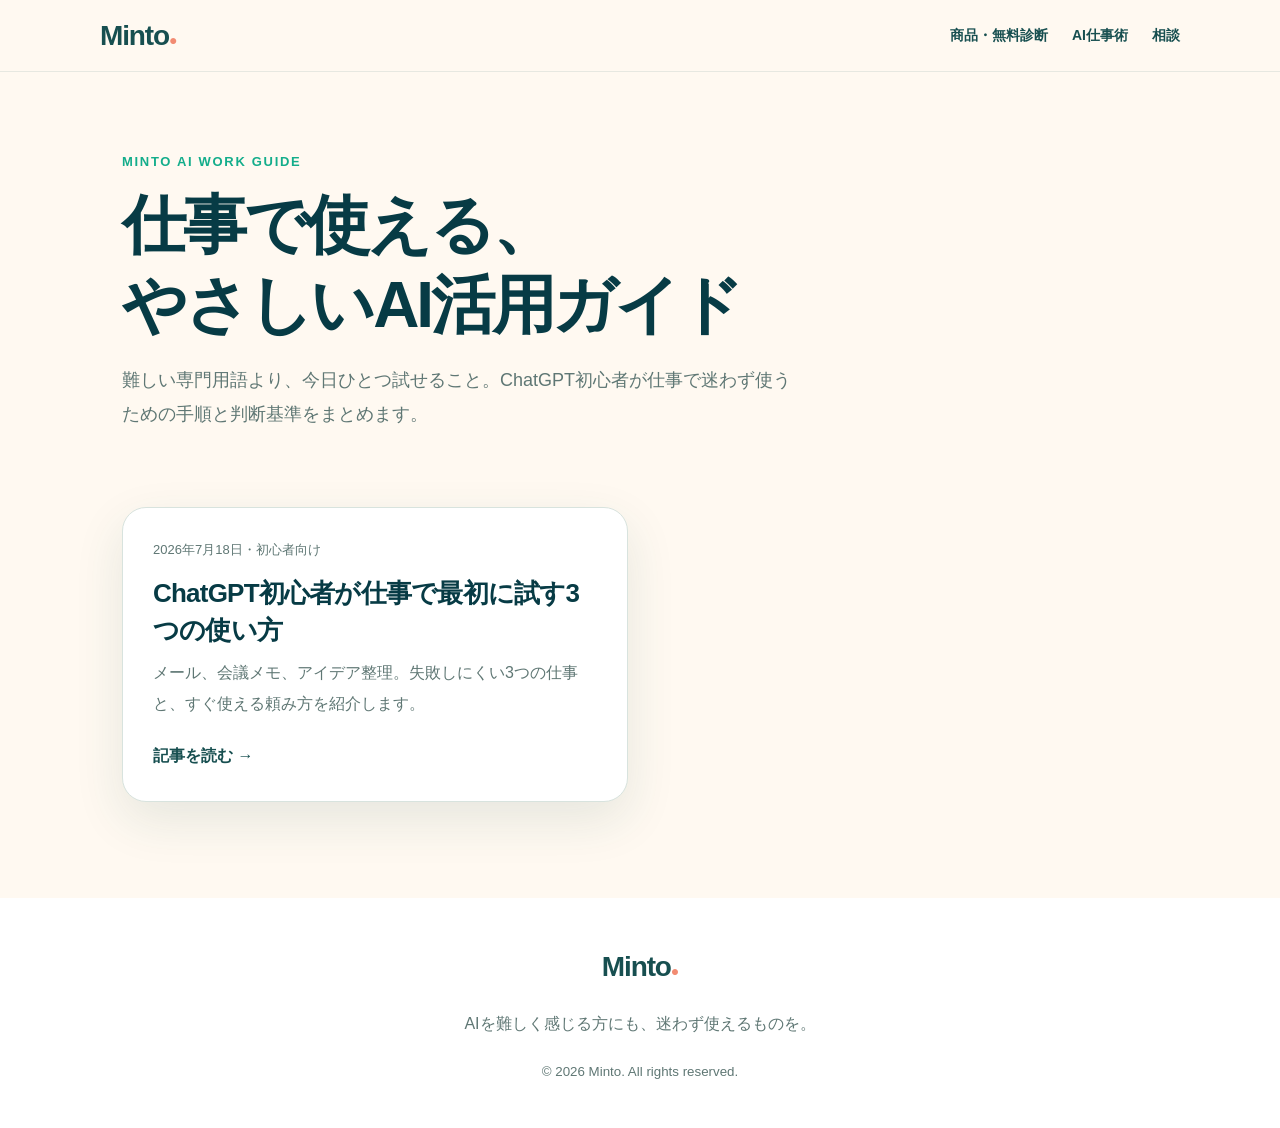
==== blog/index.html @ 5c52ef1f "Add Minto owned blog foundation" ====
<!doctype html>
<html lang="ja"><head>
<meta charset="utf-8"><meta name="viewport" content="width=device-width,initial-scale=1">
<title>仕事で使えるやさしいAI活用ガイド｜Minto</title>
<meta name="description" content="ChatGPT初心者が仕事で迷わず使える、メール・会議・企画・業務マニュアルの実践ガイド。Mintoが分かりやすく解説します。">
<meta name="robots" content="index,follow,max-image-preview:large,max-snippet:-1"><link rel="canonical" href="https://www-minto.com/blog/">
<meta property="og:type" content="website"><meta property="og:title" content="仕事で使えるやさしいAI活用ガイド｜Minto"><meta property="og:url" content="https://www-minto.com/blog/">
<link rel="stylesheet" href="blog.css"><script async src="https://www.googletagmanager.com/gtag/js?id=G-5QDN8RSYEW"></script><script>window.dataLayer=window.dataLayer||[];function gtag(){dataLayer.push(arguments)}gtag('js',new Date());gtag('config','G-5QDN8RSYEW',{anonymize_ip:true});</script>
</head><body><a class="skip-link" href="#main">本文へ移動</a>
<header class="site-header"><a class="brand" href="/">Minto<span>●</span></a><nav><a href="/">商品・無料診断</a><a href="/blog/" aria-current="page">AI仕事術</a><a href="/#contact">相談</a></nav></header>
<main id="main"><section class="blog-hero"><p class="eyebrow">MINTO AI WORK GUIDE</p><h1>仕事で使える、<br>やさしいAI活用ガイド</h1><p>難しい専門用語より、今日ひとつ試せること。ChatGPT初心者が仕事で迷わず使うための手順と判断基準をまとめます。</p></section>
<section class="article-grid" aria-label="新着記事"><a class="article-card" href="chatgpt-first-3-uses.html"><span class="meta">2026年7月18日・初心者向け</span><h2>ChatGPT初心者が仕事で最初に試す3つの使い方</h2><p>メール、会議メモ、アイデア整理。失敗しにくい3つの仕事と、すぐ使える頼み方を紹介します。</p><strong>記事を読む →</strong></a></section></main>
<footer><a class="brand" href="/">Minto<span>●</span></a><p>AIを難しく感じる方にも、迷わず使えるものを。</p><small>© 2026 Minto. All rights reserved.</small></footer></body></html>
---- blog/blog.css ----
:root{--ivory:#fff9f1;--white:#fff;--mint:#e8f7ef;--green:#13ad8b;--teal:#174f50;--deep:#073b45;--peach:#f28b72;--line:#d8e3de;--text:#173d3d;--muted:#5f7774;--shadow:0 18px 50px rgba(30,78,73,.11)}
*{box-sizing:border-box}html{scroll-behavior:smooth}body{margin:0;background:var(--ivory);color:var(--text);font-family:-apple-system,BlinkMacSystemFont,"Hiragino Kaku Gothic ProN","Yu Gothic",Meiryo,sans-serif;line-height:1.9}a{color:var(--teal)}.skip-link{position:fixed;top:8px;left:8px;z-index:100;padding:8px 12px;background:var(--deep);color:#fff;transform:translateY(-150%)}.skip-link:focus{transform:none}.site-header{min-height:72px;padding:0 max(22px,calc((100vw - 1080px)/2));display:flex;align-items:center;justify-content:space-between;background:rgba(255,249,241,.95);backdrop-filter:blur(14px);position:sticky;top:0;z-index:10;border-bottom:1px solid rgba(23,79,80,.1)}.brand{font-size:28px;font-weight:900;color:var(--teal);text-decoration:none;letter-spacing:-.04em}.brand span{color:var(--peach);font-size:14px}.site-header nav{display:flex;gap:24px}.site-header nav a{font-size:14px;font-weight:800;text-decoration:none}.site-header nav a:hover{text-decoration:underline}.blog-hero{max-width:1080px;margin:auto;padding:78px 22px 58px}.eyebrow{margin:0 0 10px;color:var(--green);font-size:13px;font-weight:900;letter-spacing:.13em}.blog-hero h1,.article-head h1{margin:0;color:var(--deep);font-size:clamp(38px,6vw,64px);line-height:1.25;letter-spacing:-.05em}.blog-hero>p:last-child{max-width:680px;color:var(--muted);font-size:18px}.article-grid{max-width:1080px;margin:auto;padding:0 22px 96px;display:grid;grid-template-columns:repeat(2,1fr);gap:24px}.article-card{display:flex;flex-direction:column;padding:30px;background:#fff;border:1px solid var(--line);border-radius:24px;box-shadow:var(--shadow);text-decoration:none;transition:transform .2s}.article-card:hover{transform:translateY(-3px)}.article-card .meta,.article-meta{color:var(--muted);font-size:13px}.article-card h2{margin:12px 0 8px;color:var(--deep);font-size:26px;line-height:1.45;letter-spacing:-.03em}.article-card p{margin:0;color:var(--muted)}.article-card strong{margin-top:22px;color:var(--teal)}.article-head{max-width:900px;margin:auto;padding:70px 22px 36px}.article-head h1{font-size:clamp(34px,5vw,56px)}.article-head .lead{max-width:760px;color:var(--muted);font-size:19px}.article-layout{max-width:1080px;margin:auto;padding:0 22px 96px;display:grid;grid-template-columns:minmax(0,740px) 280px;gap:48px;align-items:start}.article-body{padding:38px 44px;background:#fff;border:1px solid var(--line);border-radius:24px;box-shadow:var(--shadow)}.article-body h2{margin:54px 0 14px;color:var(--deep);font-size:30px;line-height:1.45;letter-spacing:-.03em}.article-body h2:first-child{margin-top:0}.article-body h3{margin-top:34px;color:var(--teal);font-size:22px}.article-body pre{overflow:auto;padding:20px;background:#f1f8f4;border-left:4px solid var(--green);border-radius:10px;white-space:pre-wrap;font:inherit;font-size:15px;line-height:1.75}.point{margin:24px 0;padding:20px 22px;background:#fff4ed;border-radius:14px}.steps{padding-left:1.4em}.steps li{margin:12px 0}.side-card{position:sticky;top:96px;padding:24px;background:linear-gradient(145deg,#daf3e7,#fff1dc);border:1px solid var(--line);border-radius:20px}.side-card h2{margin:0 0 8px;color:var(--deep);font-size:22px;line-height:1.45}.side-card p{color:var(--muted);font-size:14px}.button{display:flex;align-items:center;justify-content:center;min-height:50px;padding:0 18px;background:var(--teal);color:#fff;border-radius:13px;font-weight:900;text-decoration:none;text-align:center}.related{margin-top:42px;padding-top:30px;border-top:1px solid var(--line)}.related a{font-weight:800}footer{padding:42px 22px;text-align:center;background:#fff;color:var(--muted)}footer a{font-weight:700}
@media(max-width:800px){.site-header nav a:first-child{display:none}.article-grid{grid-template-columns:1fr}.article-layout{grid-template-columns:1fr;gap:24px}.article-body{padding:28px 20px}.side-card{position:static}.blog-hero{padding-top:52px}.article-head{padding-top:48px}}
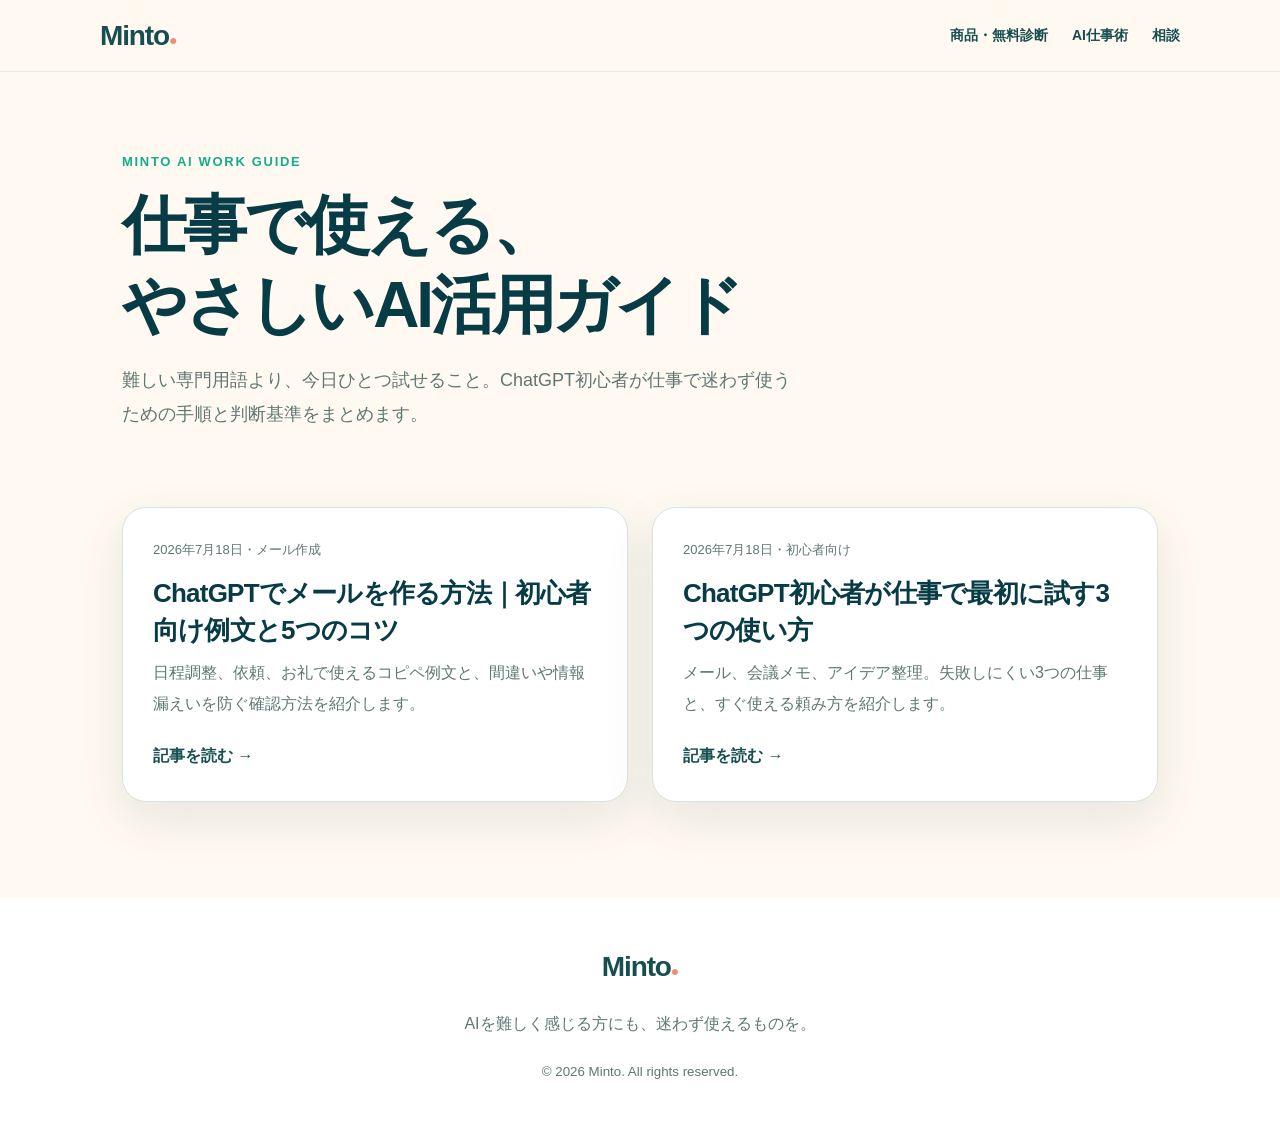
==== commit 967ab96a: "Link article 02 from blog index and sitemap" ====
--- a/blog/index.html
+++ b/blog/index.html
@@ -9,5 +9,8 @@
 </head><body><a class="skip-link" href="#main">本文へ移動</a>
 <header class="site-header"><a class="brand" href="/">Minto<span>●</span></a><nav><a href="/">商品・無料診断</a><a href="/blog/" aria-current="page">AI仕事術</a><a href="/#contact">相談</a></nav></header>
 <main id="main"><section class="blog-hero"><p class="eyebrow">MINTO AI WORK GUIDE</p><h1>仕事で使える、<br>やさしいAI活用ガイド</h1><p>難しい専門用語より、今日ひとつ試せること。ChatGPT初心者が仕事で迷わず使うための手順と判断基準をまとめます。</p></section>
-<section class="article-grid" aria-label="新着記事"><a class="article-card" href="chatgpt-first-3-uses.html"><span class="meta">2026年7月18日・初心者向け</span><h2>ChatGPT初心者が仕事で最初に試す3つの使い方</h2><p>メール、会議メモ、アイデア整理。失敗しにくい3つの仕事と、すぐ使える頼み方を紹介します。</p><strong>記事を読む →</strong></a></section></main>
+<section class="article-grid" aria-label="新着記事">
+<a class="article-card" href="chatgpt-email-writing.html"><span class="meta">2026年7月18日・メール作成</span><h2>ChatGPTでメールを作る方法｜初心者向け例文と5つのコツ</h2><p>日程調整、依頼、お礼で使えるコピペ例文と、間違いや情報漏えいを防ぐ確認方法を紹介します。</p><strong>記事を読む →</strong></a>
+<a class="article-card" href="chatgpt-first-3-uses.html"><span class="meta">2026年7月18日・初心者向け</span><h2>ChatGPT初心者が仕事で最初に試す3つの使い方</h2><p>メール、会議メモ、アイデア整理。失敗しにくい3つの仕事と、すぐ使える頼み方を紹介します。</p><strong>記事を読む →</strong></a>
+</section></main>
 <footer><a class="brand" href="/">Minto<span>●</span></a><p>AIを難しく感じる方にも、迷わず使えるものを。</p><small>© 2026 Minto. All rights reserved.</small></footer></body></html>
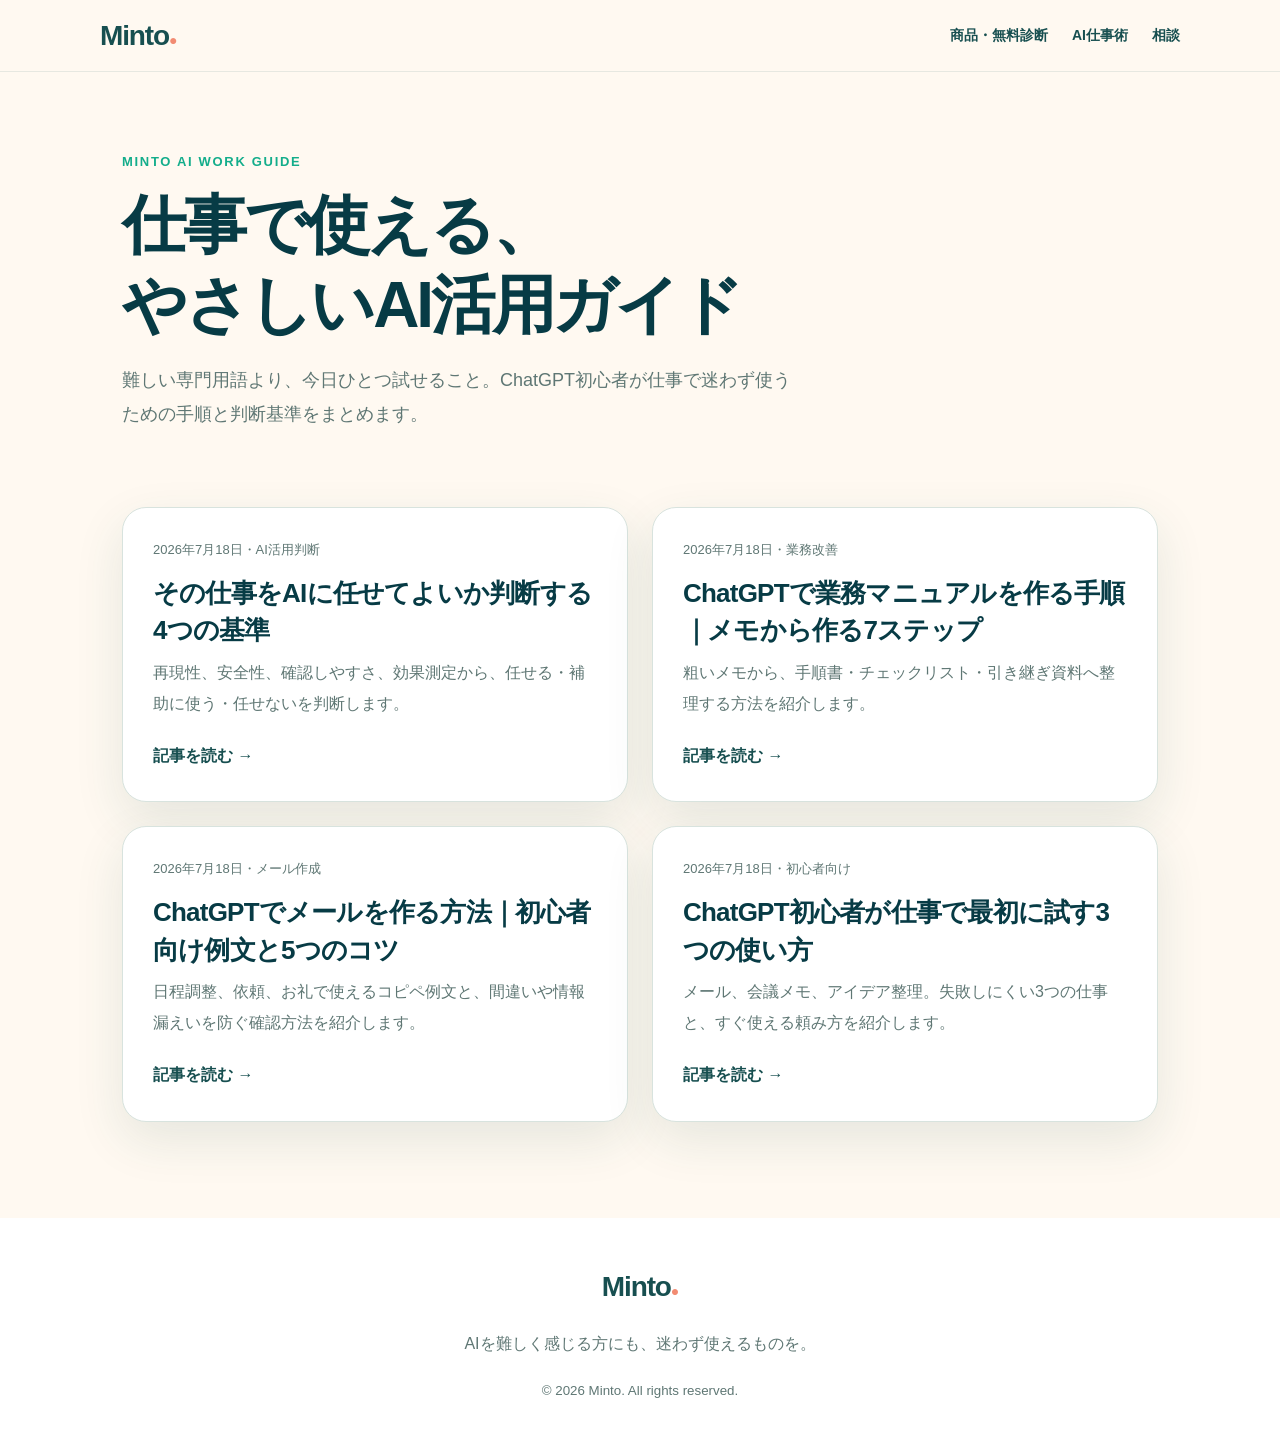
==== commit 5662516c: "Link month one guides from blog and sitemap" ====
--- a/blog/index.html
+++ b/blog/index.html
@@ -10,6 +10,8 @@
 <header class="site-header"><a class="brand" href="/">Minto<span>●</span></a><nav><a href="/">商品・無料診断</a><a href="/blog/" aria-current="page">AI仕事術</a><a href="/#contact">相談</a></nav></header>
 <main id="main"><section class="blog-hero"><p class="eyebrow">MINTO AI WORK GUIDE</p><h1>仕事で使える、<br>やさしいAI活用ガイド</h1><p>難しい専門用語より、今日ひとつ試せること。ChatGPT初心者が仕事で迷わず使うための手順と判断基準をまとめます。</p></section>
 <section class="article-grid" aria-label="新着記事">
+<a class="article-card" href="ai-delegation-criteria.html"><span class="meta">2026年7月18日・AI活用判断</span><h2>その仕事をAIに任せてよいか判断する4つの基準</h2><p>再現性、安全性、確認しやすさ、効果測定から、任せる・補助に使う・任せないを判断します。</p><strong>記事を読む →</strong></a>
+<a class="article-card" href="chatgpt-work-manual.html"><span class="meta">2026年7月18日・業務改善</span><h2>ChatGPTで業務マニュアルを作る手順｜メモから作る7ステップ</h2><p>粗いメモから、手順書・チェックリスト・引き継ぎ資料へ整理する方法を紹介します。</p><strong>記事を読む →</strong></a>
 <a class="article-card" href="chatgpt-email-writing.html"><span class="meta">2026年7月18日・メール作成</span><h2>ChatGPTでメールを作る方法｜初心者向け例文と5つのコツ</h2><p>日程調整、依頼、お礼で使えるコピペ例文と、間違いや情報漏えいを防ぐ確認方法を紹介します。</p><strong>記事を読む →</strong></a>
 <a class="article-card" href="chatgpt-first-3-uses.html"><span class="meta">2026年7月18日・初心者向け</span><h2>ChatGPT初心者が仕事で最初に試す3つの使い方</h2><p>メール、会議メモ、アイデア整理。失敗しにくい3つの仕事と、すぐ使える頼み方を紹介します。</p><strong>記事を読む →</strong></a>
 </section></main>
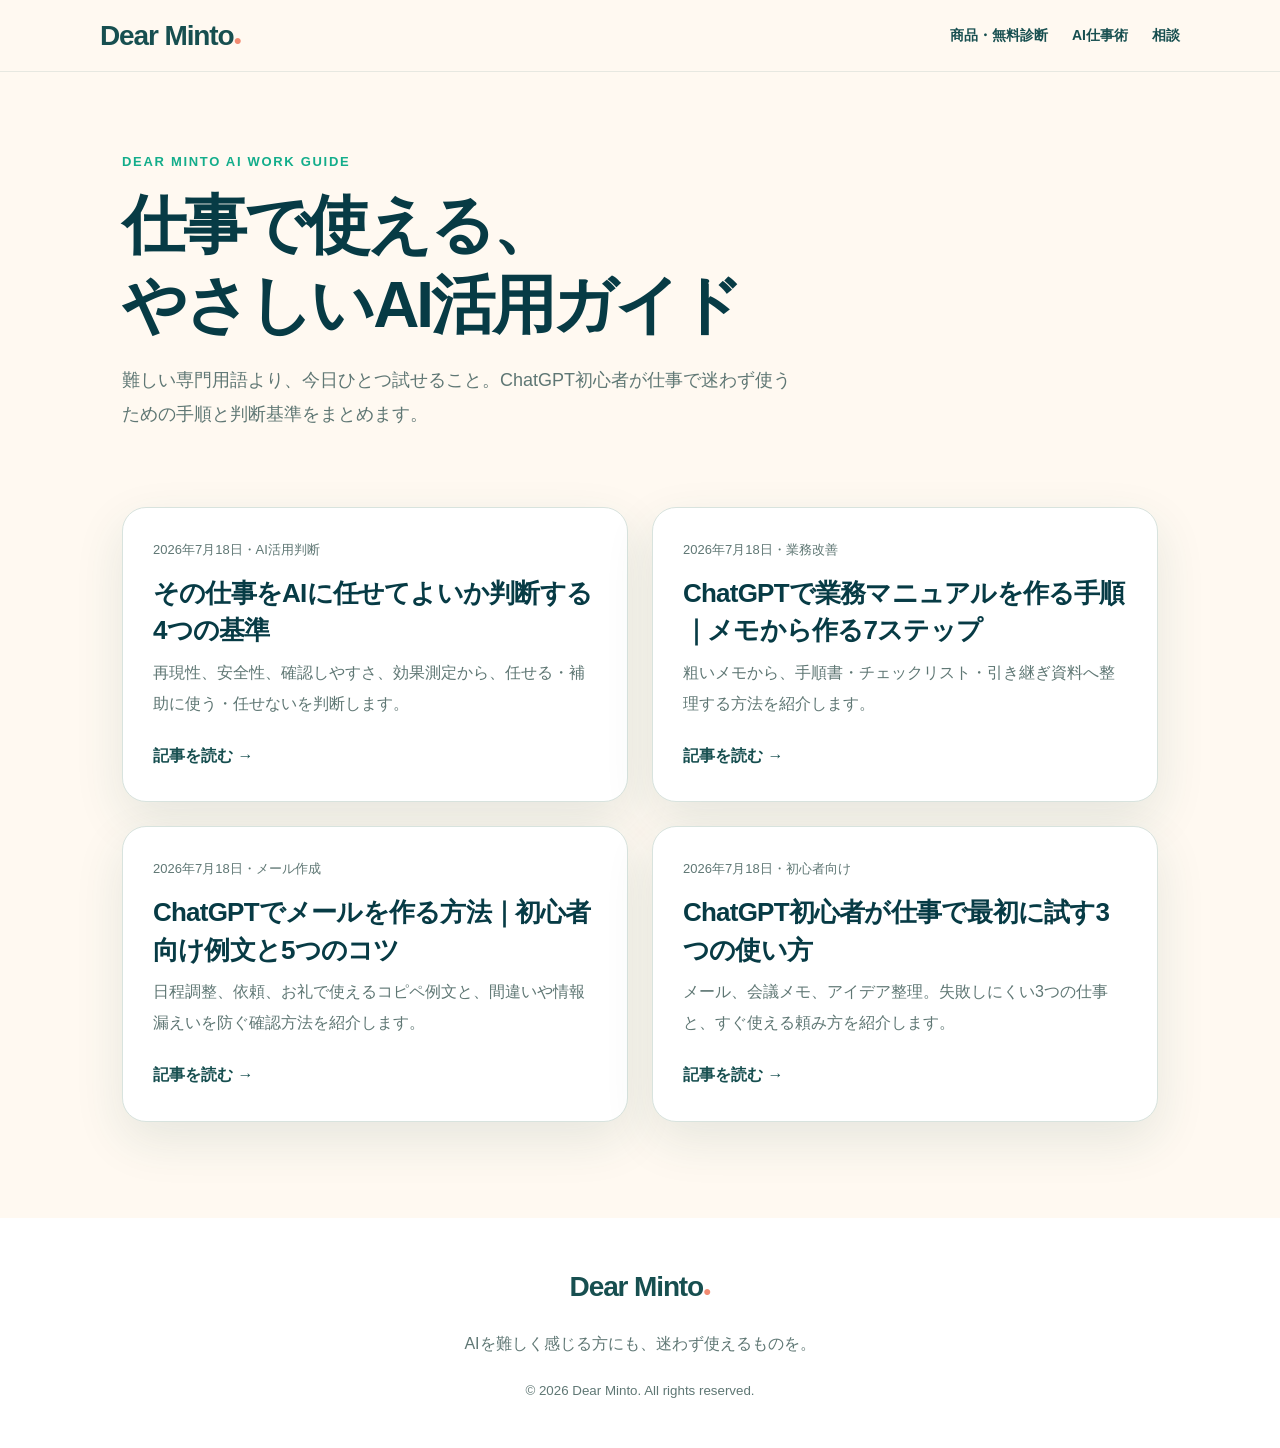
==== commit df8a991e: "Rebrand blog/index.html as Dear Minto" ====
--- a/blog/index.html
+++ b/blog/index.html
@@ -1,18 +1,18 @@
 <!doctype html>
 <html lang="ja"><head>
 <meta charset="utf-8"><meta name="viewport" content="width=device-width,initial-scale=1">
-<title>仕事で使えるやさしいAI活用ガイド｜Minto</title>
-<meta name="description" content="ChatGPT初心者が仕事で迷わず使える、メール・会議・企画・業務マニュアルの実践ガイド。Mintoが分かりやすく解説します。">
+<title>仕事で使えるやさしいAI活用ガイド｜Dear Minto</title>
+<meta name="description" content="ChatGPT初心者が仕事で迷わず使える、メール・会議・企画・業務マニュアルの実践ガイド。Dear Mintoが分かりやすく解説します。">
 <meta name="robots" content="index,follow,max-image-preview:large,max-snippet:-1"><link rel="canonical" href="https://www-minto.com/blog/">
-<meta property="og:type" content="website"><meta property="og:title" content="仕事で使えるやさしいAI活用ガイド｜Minto"><meta property="og:url" content="https://www-minto.com/blog/">
+<meta property="og:type" content="website"><meta property="og:title" content="仕事で使えるやさしいAI活用ガイド｜Dear Minto"><meta property="og:url" content="https://www-minto.com/blog/">
 <link rel="stylesheet" href="blog.css"><script async src="https://www.googletagmanager.com/gtag/js?id=G-5QDN8RSYEW"></script><script>window.dataLayer=window.dataLayer||[];function gtag(){dataLayer.push(arguments)}gtag('js',new Date());gtag('config','G-5QDN8RSYEW',{anonymize_ip:true});</script>
 </head><body><a class="skip-link" href="#main">本文へ移動</a>
-<header class="site-header"><a class="brand" href="/">Minto<span>●</span></a><nav><a href="/">商品・無料診断</a><a href="/blog/" aria-current="page">AI仕事術</a><a href="/#contact">相談</a></nav></header>
-<main id="main"><section class="blog-hero"><p class="eyebrow">MINTO AI WORK GUIDE</p><h1>仕事で使える、<br>やさしいAI活用ガイド</h1><p>難しい専門用語より、今日ひとつ試せること。ChatGPT初心者が仕事で迷わず使うための手順と判断基準をまとめます。</p></section>
+<header class="site-header"><a class="brand" href="/">Dear Minto<span>●</span></a><nav><a href="/">商品・無料診断</a><a href="/blog/" aria-current="page">AI仕事術</a><a href="/#contact">相談</a></nav></header>
+<main id="main"><section class="blog-hero"><p class="eyebrow">DEAR MINTO AI WORK GUIDE</p><h1>仕事で使える、<br>やさしいAI活用ガイド</h1><p>難しい専門用語より、今日ひとつ試せること。ChatGPT初心者が仕事で迷わず使うための手順と判断基準をまとめます。</p></section>
 <section class="article-grid" aria-label="新着記事">
 <a class="article-card" href="ai-delegation-criteria.html"><span class="meta">2026年7月18日・AI活用判断</span><h2>その仕事をAIに任せてよいか判断する4つの基準</h2><p>再現性、安全性、確認しやすさ、効果測定から、任せる・補助に使う・任せないを判断します。</p><strong>記事を読む →</strong></a>
 <a class="article-card" href="chatgpt-work-manual.html"><span class="meta">2026年7月18日・業務改善</span><h2>ChatGPTで業務マニュアルを作る手順｜メモから作る7ステップ</h2><p>粗いメモから、手順書・チェックリスト・引き継ぎ資料へ整理する方法を紹介します。</p><strong>記事を読む →</strong></a>
 <a class="article-card" href="chatgpt-email-writing.html"><span class="meta">2026年7月18日・メール作成</span><h2>ChatGPTでメールを作る方法｜初心者向け例文と5つのコツ</h2><p>日程調整、依頼、お礼で使えるコピペ例文と、間違いや情報漏えいを防ぐ確認方法を紹介します。</p><strong>記事を読む →</strong></a>
 <a class="article-card" href="chatgpt-first-3-uses.html"><span class="meta">2026年7月18日・初心者向け</span><h2>ChatGPT初心者が仕事で最初に試す3つの使い方</h2><p>メール、会議メモ、アイデア整理。失敗しにくい3つの仕事と、すぐ使える頼み方を紹介します。</p><strong>記事を読む →</strong></a>
 </section></main>
-<footer><a class="brand" href="/">Minto<span>●</span></a><p>AIを難しく感じる方にも、迷わず使えるものを。</p><small>© 2026 Minto. All rights reserved.</small></footer></body></html>
+<footer><a class="brand" href="/">Dear Minto<span>●</span></a><p>AIを難しく感じる方にも、迷わず使えるものを。</p><small>© 2026 Dear Minto. All rights reserved.</small></footer></body></html>
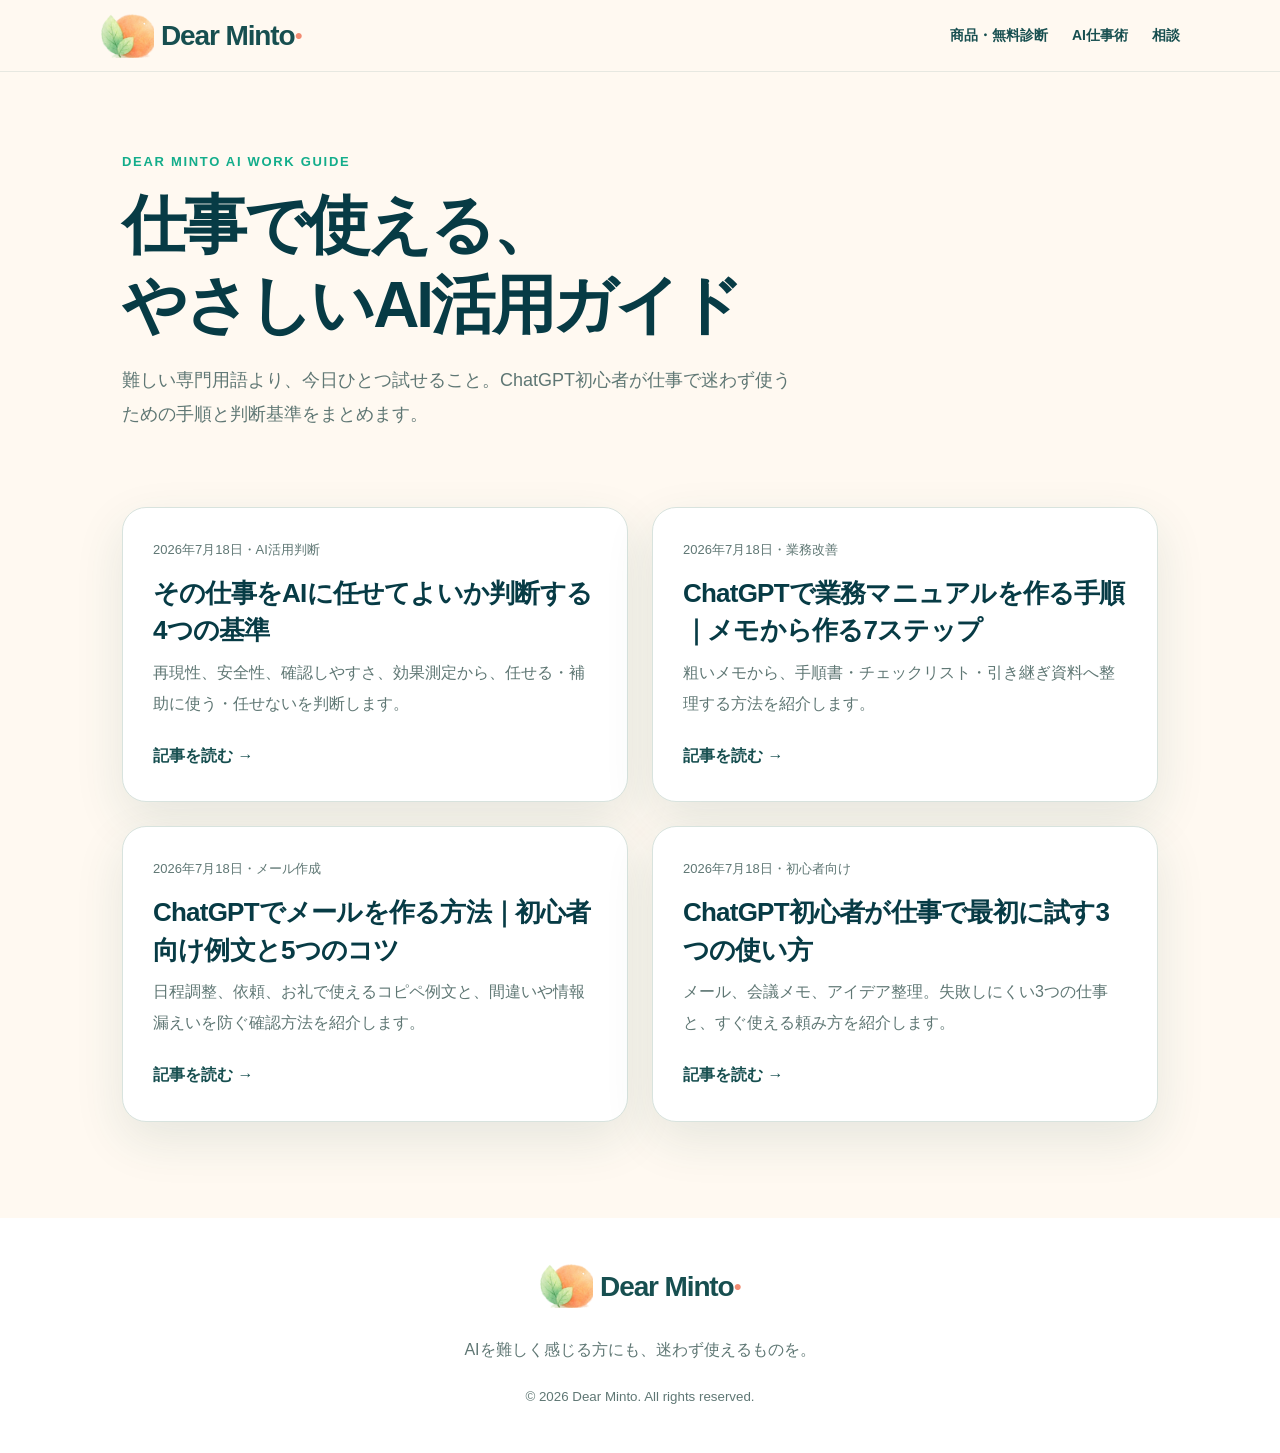
==== commit ce228f38: "Integrate Dear Minto logo in blog/index.html" ====
--- a/blog/index.html
+++ b/blog/index.html
@@ -4,7 +4,7 @@
 <title>仕事で使えるやさしいAI活用ガイド｜Dear Minto</title>
 <meta name="description" content="ChatGPT初心者が仕事で迷わず使える、メール・会議・企画・業務マニュアルの実践ガイド。Dear Mintoが分かりやすく解説します。">
 <meta name="robots" content="index,follow,max-image-preview:large,max-snippet:-1"><link rel="canonical" href="https://www-minto.com/blog/">
-<meta property="og:type" content="website"><meta property="og:title" content="仕事で使えるやさしいAI活用ガイド｜Dear Minto"><meta property="og:url" content="https://www-minto.com/blog/">
+<meta property="og:type" content="website"><meta property="og:title" content="仕事で使えるやさしいAI活用ガイド｜Dear Minto"><meta property="og:image" content="https://www-minto.com/assets/dear-minto-og.jpg"><meta property="og:image:alt" content="Dear Minto ロゴ"><meta property="og:url" content="https://www-minto.com/blog/">
 <link rel="stylesheet" href="blog.css"><script async src="https://www.googletagmanager.com/gtag/js?id=G-5QDN8RSYEW"></script><script>window.dataLayer=window.dataLayer||[];function gtag(){dataLayer.push(arguments)}gtag('js',new Date());gtag('config','G-5QDN8RSYEW',{anonymize_ip:true});</script>
 </head><body><a class="skip-link" href="#main">本文へ移動</a>
 <header class="site-header"><a class="brand" href="/">Dear Minto<span>●</span></a><nav><a href="/">商品・無料診断</a><a href="/blog/" aria-current="page">AI仕事術</a><a href="/#contact">相談</a></nav></header>
--- a/blog/blog.css
+++ b/blog/blog.css
@@ -1,3 +1,3 @@
 :root{--ivory:#fff9f1;--white:#fff;--mint:#e8f7ef;--green:#13ad8b;--teal:#174f50;--deep:#073b45;--peach:#f28b72;--line:#d8e3de;--text:#173d3d;--muted:#5f7774;--shadow:0 18px 50px rgba(30,78,73,.11)}
-*{box-sizing:border-box}html{scroll-behavior:smooth}body{margin:0;background:var(--ivory);color:var(--text);font-family:-apple-system,BlinkMacSystemFont,"Hiragino Kaku Gothic ProN","Yu Gothic",Meiryo,sans-serif;line-height:1.9}a{color:var(--teal)}.skip-link{position:fixed;top:8px;left:8px;z-index:100;padding:8px 12px;background:var(--deep);color:#fff;transform:translateY(-150%)}.skip-link:focus{transform:none}.site-header{min-height:72px;padding:0 max(22px,calc((100vw - 1080px)/2));display:flex;align-items:center;justify-content:space-between;background:rgba(255,249,241,.95);backdrop-filter:blur(14px);position:sticky;top:0;z-index:10;border-bottom:1px solid rgba(23,79,80,.1)}.brand{font-size:28px;font-weight:900;color:var(--teal);text-decoration:none;letter-spacing:-.04em}.brand span{color:var(--peach);font-size:14px}.site-header nav{display:flex;gap:24px}.site-header nav a{font-size:14px;font-weight:800;text-decoration:none}.site-header nav a:hover{text-decoration:underline}.blog-hero{max-width:1080px;margin:auto;padding:78px 22px 58px}.eyebrow{margin:0 0 10px;color:var(--green);font-size:13px;font-weight:900;letter-spacing:.13em}.blog-hero h1,.article-head h1{margin:0;color:var(--deep);font-size:clamp(38px,6vw,64px);line-height:1.25;letter-spacing:-.05em}.blog-hero>p:last-child{max-width:680px;color:var(--muted);font-size:18px}.article-grid{max-width:1080px;margin:auto;padding:0 22px 96px;display:grid;grid-template-columns:repeat(2,1fr);gap:24px}.article-card{display:flex;flex-direction:column;padding:30px;background:#fff;border:1px solid var(--line);border-radius:24px;box-shadow:var(--shadow);text-decoration:none;transition:transform .2s}.article-card:hover{transform:translateY(-3px)}.article-card .meta,.article-meta{color:var(--muted);font-size:13px}.article-card h2{margin:12px 0 8px;color:var(--deep);font-size:26px;line-height:1.45;letter-spacing:-.03em}.article-card p{margin:0;color:var(--muted)}.article-card strong{margin-top:22px;color:var(--teal)}.article-head{max-width:900px;margin:auto;padding:70px 22px 36px}.article-head h1{font-size:clamp(34px,5vw,56px)}.article-head .lead{max-width:760px;color:var(--muted);font-size:19px}.article-layout{max-width:1080px;margin:auto;padding:0 22px 96px;display:grid;grid-template-columns:minmax(0,740px) 280px;gap:48px;align-items:start}.article-body{padding:38px 44px;background:#fff;border:1px solid var(--line);border-radius:24px;box-shadow:var(--shadow)}.article-body h2{margin:54px 0 14px;color:var(--deep);font-size:30px;line-height:1.45;letter-spacing:-.03em}.article-body h2:first-child{margin-top:0}.article-body h3{margin-top:34px;color:var(--teal);font-size:22px}.article-body pre{overflow:auto;padding:20px;background:#f1f8f4;border-left:4px solid var(--green);border-radius:10px;white-space:pre-wrap;font:inherit;font-size:15px;line-height:1.75}.point{margin:24px 0;padding:20px 22px;background:#fff4ed;border-radius:14px}.steps{padding-left:1.4em}.steps li{margin:12px 0}.side-card{position:sticky;top:96px;padding:24px;background:linear-gradient(145deg,#daf3e7,#fff1dc);border:1px solid var(--line);border-radius:20px}.side-card h2{margin:0 0 8px;color:var(--deep);font-size:22px;line-height:1.45}.side-card p{color:var(--muted);font-size:14px}.button{display:flex;align-items:center;justify-content:center;min-height:50px;padding:0 18px;background:var(--teal);color:#fff;border-radius:13px;font-weight:900;text-decoration:none;text-align:center}.related{margin-top:42px;padding-top:30px;border-top:1px solid var(--line)}.related a{font-weight:800}footer{padding:42px 22px;text-align:center;background:#fff;color:var(--muted)}footer a{font-weight:700}
-@media(max-width:800px){.site-header nav a:first-child{display:none}.article-grid{grid-template-columns:1fr}.article-layout{grid-template-columns:1fr;gap:24px}.article-body{padding:28px 20px}.side-card{position:static}.blog-hero{padding-top:52px}.article-head{padding-top:48px}}
+*{box-sizing:border-box}html{scroll-behavior:smooth}body{margin:0;background:var(--ivory);color:var(--text);font-family:-apple-system,BlinkMacSystemFont,"Hiragino Kaku Gothic ProN","Yu Gothic",Meiryo,sans-serif;line-height:1.9}a{color:var(--teal)}.skip-link{position:fixed;top:8px;left:8px;z-index:100;padding:8px 12px;background:var(--deep);color:#fff;transform:translateY(-150%)}.skip-link:focus{transform:none}.site-header{min-height:72px;padding:0 max(22px,calc((100vw - 1080px)/2));display:flex;align-items:center;justify-content:space-between;background:rgba(255,249,241,.95);backdrop-filter:blur(14px);position:sticky;top:0;z-index:10;border-bottom:1px solid rgba(23,79,80,.1)}.brand{display:inline-flex;align-items:center;font-size:28px;font-weight:900;color:var(--teal);text-decoration:none;letter-spacing:-.04em}.brand::before{content:"";flex:0 0 54px;width:54px;height:44px;margin-right:7px;background:url("/assets/dear-minto-mark.png") no-repeat center/contain}.brand span{color:var(--peach);font-size:14px}.site-header nav{display:flex;gap:24px}.site-header nav a{font-size:14px;font-weight:800;text-decoration:none}.site-header nav a:hover{text-decoration:underline}.blog-hero{max-width:1080px;margin:auto;padding:78px 22px 58px}.eyebrow{margin:0 0 10px;color:var(--green);font-size:13px;font-weight:900;letter-spacing:.13em}.blog-hero h1,.article-head h1{margin:0;color:var(--deep);font-size:clamp(38px,6vw,64px);line-height:1.25;letter-spacing:-.05em}.blog-hero>p:last-child{max-width:680px;color:var(--muted);font-size:18px}.article-grid{max-width:1080px;margin:auto;padding:0 22px 96px;display:grid;grid-template-columns:repeat(2,1fr);gap:24px}.article-card{display:flex;flex-direction:column;padding:30px;background:#fff;border:1px solid var(--line);border-radius:24px;box-shadow:var(--shadow);text-decoration:none;transition:transform .2s}.article-card:hover{transform:translateY(-3px)}.article-card .meta,.article-meta{color:var(--muted);font-size:13px}.article-card h2{margin:12px 0 8px;color:var(--deep);font-size:26px;line-height:1.45;letter-spacing:-.03em}.article-card p{margin:0;color:var(--muted)}.article-card strong{margin-top:22px;color:var(--teal)}.article-head{max-width:900px;margin:auto;padding:70px 22px 36px}.article-head h1{font-size:clamp(34px,5vw,56px)}.article-head .lead{max-width:760px;color:var(--muted);font-size:19px}.article-layout{max-width:1080px;margin:auto;padding:0 22px 96px;display:grid;grid-template-columns:minmax(0,740px) 280px;gap:48px;align-items:start}.article-body{padding:38px 44px;background:#fff;border:1px solid var(--line);border-radius:24px;box-shadow:var(--shadow)}.article-body h2{margin:54px 0 14px;color:var(--deep);font-size:30px;line-height:1.45;letter-spacing:-.03em}.article-body h2:first-child{margin-top:0}.article-body h3{margin-top:34px;color:var(--teal);font-size:22px}.article-body pre{overflow:auto;padding:20px;background:#f1f8f4;border-left:4px solid var(--green);border-radius:10px;white-space:pre-wrap;font:inherit;font-size:15px;line-height:1.75}.point{margin:24px 0;padding:20px 22px;background:#fff4ed;border-radius:14px}.steps{padding-left:1.4em}.steps li{margin:12px 0}.side-card{position:sticky;top:96px;padding:24px;background:linear-gradient(145deg,#daf3e7,#fff1dc);border:1px solid var(--line);border-radius:20px}.side-card h2{margin:0 0 8px;color:var(--deep);font-size:22px;line-height:1.45}.side-card p{color:var(--muted);font-size:14px}.button{display:flex;align-items:center;justify-content:center;min-height:50px;padding:0 18px;background:var(--teal);color:#fff;border-radius:13px;font-weight:900;text-decoration:none;text-align:center}.related{margin-top:42px;padding-top:30px;border-top:1px solid var(--line)}.related a{font-weight:800}footer{padding:42px 22px;text-align:center;background:#fff;color:var(--muted)}footer a{font-weight:700}
+@media(max-width:800px){.site-header nav a:first-child{display:none}.article-grid{grid-template-columns:1fr}.article-layout{grid-template-columns:1fr;gap:24px}.article-body{padding:28px 20px}.side-card{position:static}.blog-hero{padding-top:52px}.article-head{padding-top:48px}}
